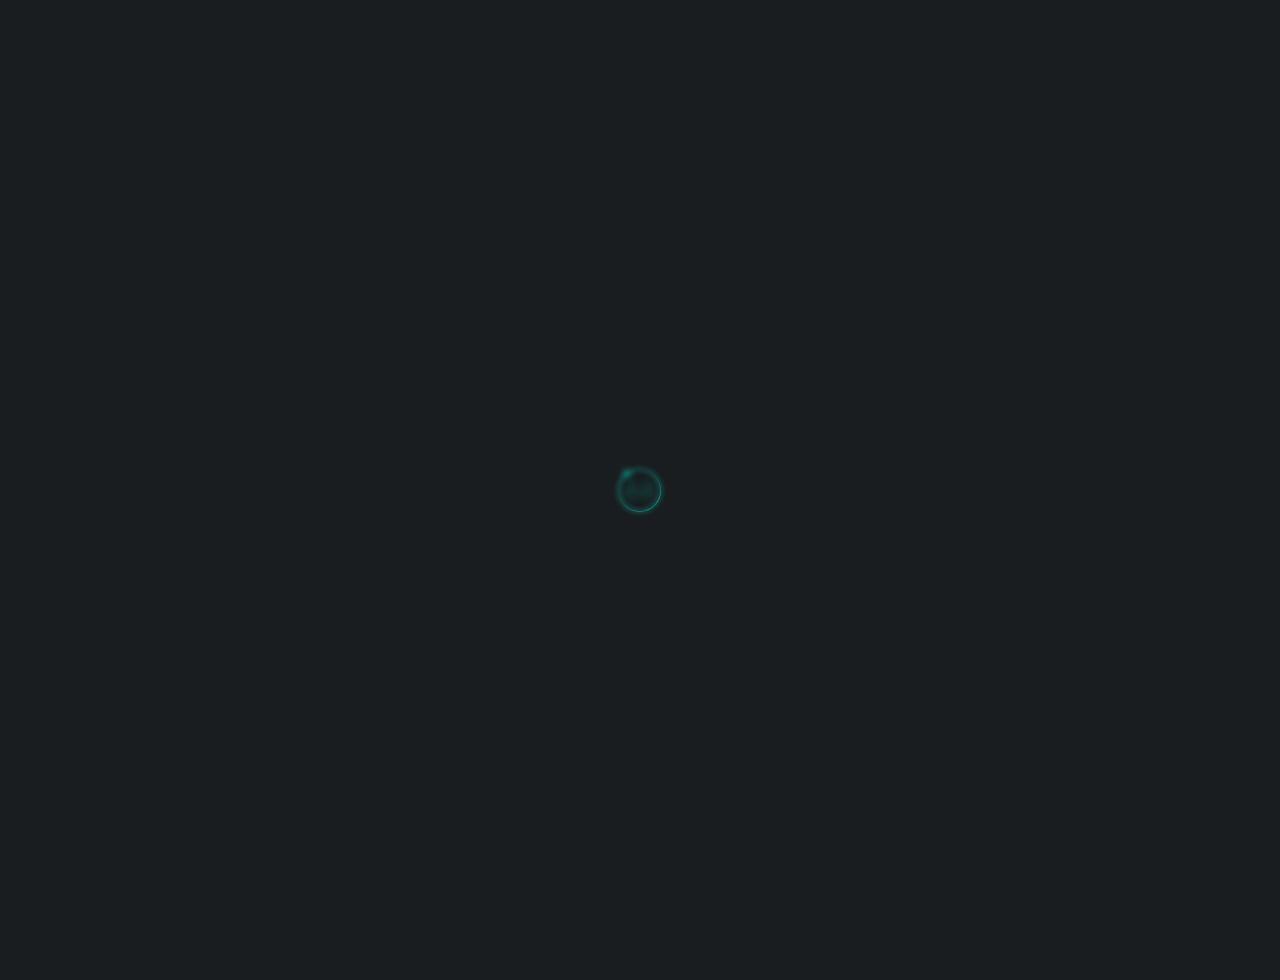
==== index.html @ b5656c8e "edit" ====
<!DOCTYPE html>
<html lang="en">
  <head>
    <meta charset="UTF-8" />
    <meta name="viewport" content="width=device-width, initial-scale=1.0" />
    <link rel="stylesheet" href="styles.css">
    <title>cards</title>
  </head>
  <body>
    <div class="wrap">
      <svg
        class="icon"
        viewBox="0 0 73 73"
        fill="none"
        xmlns="http://www.w3.org/2000/svg"
      >
        <g class="circle-group">
          <g filter="url(#filter0_f_1174_31327)">
            <circle
              cx="36"
              cy="37"
              r="27.2432"
              stroke="#12D4C0"
              stroke-width="1.51351"
            />
          </g>
          <g opacity="0.52">
            <g filter="url(#filter1_f_1174_31327)">
              <circle cx="19.3519" cy="15.0541" r="6.05405" fill="#05A595" />
            </g>
            <g filter="url(#filter2_f_1174_31327)">
              <circle cx="19.352" cy="15.0542" r="2.01802" fill="#05A595" />
            </g>
          </g>
          <mask id="path-4-inside-1_1174_31327" fill="white">
            <path
              d="M29.2839 9.81739C35.5037 8.28067 42.0623 8.9234 47.8653 11.6383C53.6684 14.3533 58.3649 18.9762 61.1711 24.7356C63.9774 30.4951 64.7236 37.0427 63.2853 43.2859C61.847 49.5291 58.3112 55.0903 53.2678 59.0414C48.2245 62.9925 41.9787 65.0945 35.5727 64.9967C29.1667 64.899 22.988 62.6073 18.0676 58.5042C13.1472 54.401 9.78271 48.7346 8.5356 42.4504C7.28849 36.1662 8.23417 29.6444 11.2149 23.9732L12.0925 24.4345C9.21733 29.9048 8.30512 36.1957 9.50808 42.2574C10.711 48.3191 13.9564 53.7849 18.7026 57.7427C23.4488 61.7006 29.4087 63.9111 35.5879 64.0054C41.767 64.0997 47.7917 62.0721 52.6564 58.2609C57.5212 54.4497 60.9318 49.0855 62.3192 43.0633C63.7065 37.0412 62.9867 30.7254 60.2798 25.1699C57.573 19.6144 53.0428 15.1552 47.4452 12.5364C41.8476 9.91756 35.5212 9.29759 29.5217 10.7799L29.2839 9.81739Z"
            />
          </mask>
          <path
            d="M29.2839 9.81739C35.5037 8.28067 42.0623 8.9234 47.8653 11.6383C53.6684 14.3533 58.3649 18.9762 61.1711 24.7356C63.9774 30.4951 64.7236 37.0427 63.2853 43.2859C61.847 49.5291 58.3112 55.0903 53.2678 59.0414C48.2245 62.9925 41.9787 65.0945 35.5727 64.9967C29.1667 64.899 22.988 62.6073 18.0676 58.5042C13.1472 54.401 9.78271 48.7346 8.5356 42.4504C7.28849 36.1662 8.23417 29.6444 11.2149 23.9732L12.0925 24.4345C9.21733 29.9048 8.30512 36.1957 9.50808 42.2574C10.711 48.3191 13.9564 53.7849 18.7026 57.7427C23.4488 61.7006 29.4087 63.9111 35.5879 64.0054C41.767 64.0997 47.7917 62.0721 52.6564 58.2609C57.5212 54.4497 60.9318 49.0855 62.3192 43.0633C63.7065 37.0412 62.9867 30.7254 60.2798 25.1699C57.573 19.6144 53.0428 15.1552 47.4452 12.5364C41.8476 9.91756 35.5212 9.29759 29.5217 10.7799L29.2839 9.81739Z"
            stroke="url(#paint0_linear_1174_31327)"
            stroke-width="3"
            mask="url(#path-4-inside-1_1174_31327)"
          />
        </g>
        <g filter="url(#filter3_f_1174_31327)">
          <path
            d="M18.4309 39.2249L18.4312 39.2245C19.4427 37.9917 21.1425 37.1944 22.9001 37.1944H25.2715C24.05 37.0696 22.9019 36.5281 22.0259 35.652C21.0205 34.6466 20.4556 33.283 20.4556 31.8611C20.4556 30.4393 21.0205 29.0756 22.0259 28.0702C23.0313 27.0648 24.3949 26.5 25.8168 26.5C27.2386 26.5 28.6022 27.0648 29.6076 28.0702C30.613 29.0756 31.1779 30.4393 31.1779 31.8611C31.1779 33.283 30.613 34.6466 29.6076 35.652C28.7316 36.5281 27.5835 37.0696 26.362 37.1944H28.7334C30.4922 37.1944 32.192 37.9938 33.2014 39.2246C33.7192 39.8543 34.097 40.6529 34.1311 41.5567L34.1311 41.5571C34.1655 42.4869 33.8271 43.3784 33.1641 44.1358C31.6145 45.9097 29.1749 46.9444 25.8168 46.9444C22.4589 46.9444 20.0194 45.9098 18.4697 44.1362C17.8066 43.3788 17.4681 42.4872 17.5024 41.5573L18.4309 39.2249ZM18.4309 39.2249C17.9161 39.8535 17.5354 40.6521 17.5024 41.5571L18.4309 39.2249Z"
            stroke="#05A595"
          />
        </g>
        <g filter="url(#filter4_f_1174_31327)">
          <path
            d="M39.4309 39.2249L39.4312 39.2245C40.4427 37.9917 42.1425 37.1944 43.9001 37.1944H46.2715C45.05 37.0696 43.9019 36.5281 43.0259 35.652C42.0205 34.6466 41.4556 33.283 41.4556 31.8611C41.4556 30.4393 42.0205 29.0756 43.0259 28.0702C44.0313 27.0648 45.3949 26.5 46.8168 26.5C48.2386 26.5 49.6022 27.0648 50.6076 28.0702C51.613 29.0756 52.1779 30.4393 52.1779 31.8611C52.1779 33.283 51.613 34.6466 50.6076 35.652C49.7316 36.5281 48.5835 37.0696 47.362 37.1944H49.7334C51.4922 37.1944 53.192 37.9938 54.2014 39.2246C54.7192 39.8543 55.097 40.6529 55.1311 41.5567L55.1311 41.5571C55.1655 42.4869 54.8271 43.3784 54.1641 44.1358C52.6145 45.9097 50.1749 46.9444 46.8168 46.9444C43.4589 46.9444 41.0194 45.9098 39.4697 44.1362C38.8066 43.3788 38.4681 42.4872 38.5024 41.5573L39.4309 39.2249ZM39.4309 39.2249C38.9161 39.8535 38.5354 40.6521 38.5024 41.5571L39.4309 39.2249Z"
            stroke="#05A595"
          />
        </g>
       
        <defs>
          <filter
            id="filter0_f_1174_31327"
            x="0.432433"
            y="1.43243"
            width="71.1351"
            height="71.1351"
            filterUnits="userSpaceOnUse"
            color-interpolation-filters="sRGB"
          >
            <feFlood flood-opacity="0" result="BackgroundImageFix" />
            <feBlend
              mode="normal"
              in="SourceGraphic"
              in2="BackgroundImageFix"
              result="shape"
            />
            <feGaussianBlur
              stdDeviation="3.78378"
              result="effect1_foregroundBlur_1174_31327"
            />
          </filter>
          <filter
            id="filter1_f_1174_31327"
            x="5.0492"
            y="0.751352"
            width="28.6052"
            height="28.6054"
            filterUnits="userSpaceOnUse"
            color-interpolation-filters="sRGB"
          >
            <feFlood flood-opacity="0" result="BackgroundImageFix" />
            <feBlend
              mode="normal"
              in="SourceGraphic"
              in2="BackgroundImageFix"
              result="shape"
            />
            <feGaussianBlur
              stdDeviation="4.12432"
              result="effect1_foregroundBlur_1174_31327"
            />
          </filter>
          <filter
            id="filter2_f_1174_31327"
            x="13.4745"
            y="9.17667"
            width="11.7551"
            height="11.7551"
            filterUnits="userSpaceOnUse"
            color-interpolation-filters="sRGB"
          >
            <feFlood flood-opacity="0" result="BackgroundImageFix" />
            <feBlend
              mode="normal"
              in="SourceGraphic"
              in2="BackgroundImageFix"
              result="shape"
            />
            <feGaussianBlur
              stdDeviation="1.92973"
              result="effect1_foregroundBlur_1174_31327"
            />
          </filter>
          <filter
            id="filter3_f_1174_31327"
            x="7.6"
            y="16.6"
            width="36.4333"
            height="40.2443"
            filterUnits="userSpaceOnUse"
            color-interpolation-filters="sRGB"
          >
            <feFlood flood-opacity="0" result="BackgroundImageFix" />
            <feBlend
              mode="normal"
              in="SourceGraphic"
              in2="BackgroundImageFix"
              result="shape"
            />
            <feGaussianBlur
              stdDeviation="4.7"
              result="effect1_foregroundBlur_1174_31327"
            />
          </filter>
          <filter
            id="filter4_f_1174_31327"
            x="28.6"
            y="16.6"
            width="36.4333"
            height="40.2443"
            filterUnits="userSpaceOnUse"
            color-interpolation-filters="sRGB"
          >
            <feFlood flood-opacity="0" result="BackgroundImageFix" />
            <feBlend
              mode="normal"
              in="SourceGraphic"
              in2="BackgroundImageFix"
              result="shape"
            />
            <feGaussianBlur
              stdDeviation="4.7"
              result="effect1_foregroundBlur_1174_31327"
            />
          </filter>
          <linearGradient
            id="paint0_linear_1174_31327"
            x1="30.7027"
            y1="27.1622"
            x2="56.4324"
            y2="62.7297"
            gradientUnits="userSpaceOnUse"
          >
            <stop stop-color="#05A595" stop-opacity="0.01" />
            <stop offset="1" stop-color="#05A595" />
          </linearGradient>
          <linearGradient
            id="paint1_linear_1174_31327"
            x1="27.1749"
            y1="24"
            x2="24.9503"
            y2="44.8774"
            gradientUnits="userSpaceOnUse"
          >
            <stop stop-color="#05A595" />
            <stop offset="1" stop-color="white" stop-opacity="0.49" />
          </linearGradient>
          <linearGradient
            id="paint2_linear_1174_31327"
            x1="28"
            y1="34.9943"
            x2="26.8707"
            y2="53.93"
            gradientUnits="userSpaceOnUse"
          >
            <stop stop-color="#05A595" />
            <stop offset="1" stop-color="white" stop-opacity="0.49" />
          </linearGradient>
          <linearGradient
            id="paint3_linear_1174_31327"
            x1="16.5"
            y1="37.4999"
            x2="17.2466"
            y2="47.4453"
            gradientUnits="userSpaceOnUse"
          >
            <stop stop-color="#05A595" stop-opacity="0" />
            <stop offset="1" stop-color="#05A595" />
          </linearGradient>
          <linearGradient
            id="paint4_linear_1174_31327"
            x1="47.1749"
            y1="24"
            x2="44.9503"
            y2="44.8774"
            gradientUnits="userSpaceOnUse"
          >
            <stop stop-color="#05A595" />
            <stop offset="1" stop-color="white" stop-opacity="0.49" />
          </linearGradient>
          <linearGradient
            id="paint5_linear_1174_31327"
            x1="48"
            y1="34.9943"
            x2="46.8707"
            y2="53.93"
            gradientUnits="userSpaceOnUse"
          >
            <stop stop-color="#05A595" />
            <stop offset="1" stop-color="white" stop-opacity="0.49" />
          </linearGradient>
          <linearGradient
            id="paint6_linear_1174_31327"
            x1="36.5"
            y1="37.4999"
            x2="37.2466"
            y2="47.4453"
            gradientUnits="userSpaceOnUse"
          >
            <stop stop-color="#05A595" stop-opacity="0" />
            <stop offset="1" stop-color="#05A595" />
          </linearGradient>
        </defs>
      </svg>
    </div>
  </body>
</html>
---- styles.css ----
body {
        margin: 0;
        padding: 40px 0;
        background-color: #191d1f;
        display: flex;
        align-items: center;
        justify-content: center;
        height: 100svh;
        font-family: Tahoma, sans-serif;
      }
      .wrap {
        position: relative;
        max-width: 620px;
        display: flex;
        flex-direction: column;
        gap: 32px;
      }

      .icon {
        cursor: pointer;
        width: 56px;
      }

      .circle-group {
        transform-origin: center;
        animation: none;
        transition: all 1s ease-in-out;
      }

      .man2 {
        opacity: 0;
      }

      .man2,
      .man1 {
        transition: all 0.4s ease-in-out;
      }

      .icon:hover .circle-group {
        transform: rotate(400deg);
      }

      .icon:hover .man1 {
        opacity: 0;
      }

      .icon:hover .man2 {
        opacity: 1;
      }
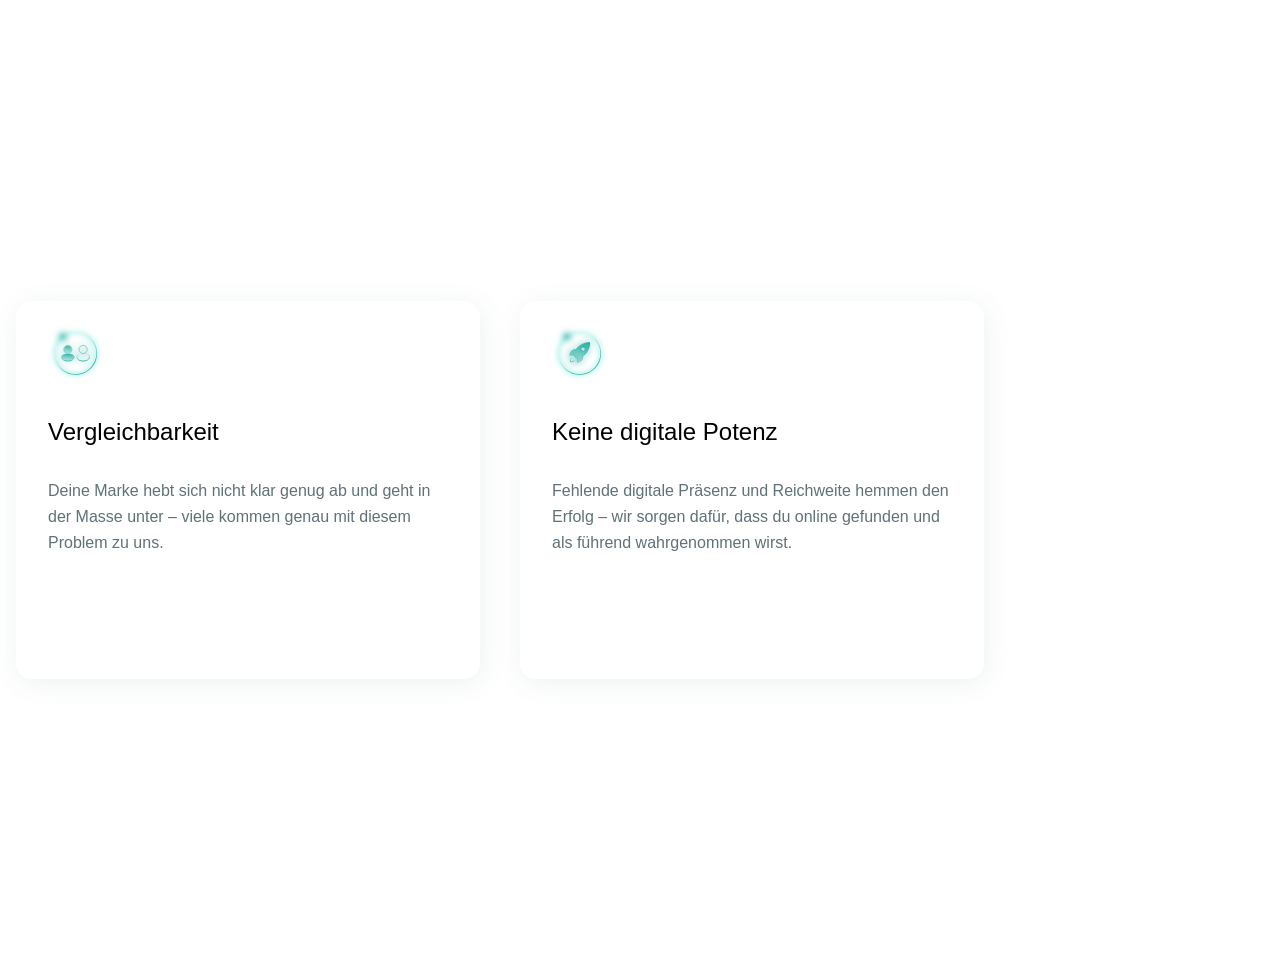
==== commit 8967505f: "update" ====
--- a/index.html
+++ b/index.html
@@ -7,8 +7,300 @@
     <title>cards</title>
   </head>
   <body>
-    <div class="wrap">
-      <svg
+    <div class="container">
+        <div class="cards-wrapper">
+            <div class="card card1">
+               <svg
+                class="icon"
+                viewBox="0 0 73 73"
+                fill="none"
+                xmlns="http://www.w3.org/2000/svg"
+            >
+                <g class="circle-group">
+                <g filter="url(#filter0_f_1174_31327)">
+                    <circle
+                    cx="36"
+                    cy="37"
+                    r="27.2432"
+                    stroke="#12D4C0"
+                    stroke-width="1.51351"
+                    />
+                </g>
+                <g opacity="0.52">
+                    <g filter="url(#filter1_f_1174_31327)">
+                    <circle cx="19.3519" cy="15.0541" r="6.05405" fill="#05A595" />
+                    </g>
+                    <g filter="url(#filter2_f_1174_31327)">
+                    <circle cx="19.352" cy="15.0542" r="2.01802" fill="#05A595" />
+                    </g>
+                </g>
+                <mask id="path-4-inside-1_1174_31327" fill="white">
+                    <path
+                    d="M29.2839 9.81739C35.5037 8.28067 42.0623 8.9234 47.8653 11.6383C53.6684 14.3533 58.3649 18.9762 61.1711 24.7356C63.9774 30.4951 64.7236 37.0427 63.2853 43.2859C61.847 49.5291 58.3112 55.0903 53.2678 59.0414C48.2245 62.9925 41.9787 65.0945 35.5727 64.9967C29.1667 64.899 22.988 62.6073 18.0676 58.5042C13.1472 54.401 9.78271 48.7346 8.5356 42.4504C7.28849 36.1662 8.23417 29.6444 11.2149 23.9732L12.0925 24.4345C9.21733 29.9048 8.30512 36.1957 9.50808 42.2574C10.711 48.3191 13.9564 53.7849 18.7026 57.7427C23.4488 61.7006 29.4087 63.9111 35.5879 64.0054C41.767 64.0997 47.7917 62.0721 52.6564 58.2609C57.5212 54.4497 60.9318 49.0855 62.3192 43.0633C63.7065 37.0412 62.9867 30.7254 60.2798 25.1699C57.573 19.6144 53.0428 15.1552 47.4452 12.5364C41.8476 9.91756 35.5212 9.29759 29.5217 10.7799L29.2839 9.81739Z"
+                    />
+                </mask>
+                <path
+                    d="M29.2839 9.81739C35.5037 8.28067 42.0623 8.9234 47.8653 11.6383C53.6684 14.3533 58.3649 18.9762 61.1711 24.7356C63.9774 30.4951 64.7236 37.0427 63.2853 43.2859C61.847 49.5291 58.3112 55.0903 53.2678 59.0414C48.2245 62.9925 41.9787 65.0945 35.5727 64.9967C29.1667 64.899 22.988 62.6073 18.0676 58.5042C13.1472 54.401 9.78271 48.7346 8.5356 42.4504C7.28849 36.1662 8.23417 29.6444 11.2149 23.9732L12.0925 24.4345C9.21733 29.9048 8.30512 36.1957 9.50808 42.2574C10.711 48.3191 13.9564 53.7849 18.7026 57.7427C23.4488 61.7006 29.4087 63.9111 35.5879 64.0054C41.767 64.0997 47.7917 62.0721 52.6564 58.2609C57.5212 54.4497 60.9318 49.0855 62.3192 43.0633C63.7065 37.0412 62.9867 30.7254 60.2798 25.1699C57.573 19.6144 53.0428 15.1552 47.4452 12.5364C41.8476 9.91756 35.5212 9.29759 29.5217 10.7799L29.2839 9.81739Z"
+                    stroke="url(#paint0_linear_1174_31327)"
+                    stroke-width="3"
+                    mask="url(#path-4-inside-1_1174_31327)"
+                />
+                </g>
+                <g filter="url(#filter3_f_1174_31327)">
+                <path
+                    d="M18.4309 39.2249L18.4312 39.2245C19.4427 37.9917 21.1425 37.1944 22.9001 37.1944H25.2715C24.05 37.0696 22.9019 36.5281 22.0259 35.652C21.0205 34.6466 20.4556 33.283 20.4556 31.8611C20.4556 30.4393 21.0205 29.0756 22.0259 28.0702C23.0313 27.0648 24.3949 26.5 25.8168 26.5C27.2386 26.5 28.6022 27.0648 29.6076 28.0702C30.613 29.0756 31.1779 30.4393 31.1779 31.8611C31.1779 33.283 30.613 34.6466 29.6076 35.652C28.7316 36.5281 27.5835 37.0696 26.362 37.1944H28.7334C30.4922 37.1944 32.192 37.9938 33.2014 39.2246C33.7192 39.8543 34.097 40.6529 34.1311 41.5567L34.1311 41.5571C34.1655 42.4869 33.8271 43.3784 33.1641 44.1358C31.6145 45.9097 29.1749 46.9444 25.8168 46.9444C22.4589 46.9444 20.0194 45.9098 18.4697 44.1362C17.8066 43.3788 17.4681 42.4872 17.5024 41.5573L18.4309 39.2249ZM18.4309 39.2249C17.9161 39.8535 17.5354 40.6521 17.5024 41.5571L18.4309 39.2249Z"
+                    stroke="#05A595"
+                />
+                </g>
+                <g filter="url(#filter4_f_1174_31327)">
+                <path
+                    d="M39.4309 39.2249L39.4312 39.2245C40.4427 37.9917 42.1425 37.1944 43.9001 37.1944H46.2715C45.05 37.0696 43.9019 36.5281 43.0259 35.652C42.0205 34.6466 41.4556 33.283 41.4556 31.8611C41.4556 30.4393 42.0205 29.0756 43.0259 28.0702C44.0313 27.0648 45.3949 26.5 46.8168 26.5C48.2386 26.5 49.6022 27.0648 50.6076 28.0702C51.613 29.0756 52.1779 30.4393 52.1779 31.8611C52.1779 33.283 51.613 34.6466 50.6076 35.652C49.7316 36.5281 48.5835 37.0696 47.362 37.1944H49.7334C51.4922 37.1944 53.192 37.9938 54.2014 39.2246C54.7192 39.8543 55.097 40.6529 55.1311 41.5567L55.1311 41.5571C55.1655 42.4869 54.8271 43.3784 54.1641 44.1358C52.6145 45.9097 50.1749 46.9444 46.8168 46.9444C43.4589 46.9444 41.0194 45.9098 39.4697 44.1362C38.8066 43.3788 38.4681 42.4872 38.5024 41.5573L39.4309 39.2249ZM39.4309 39.2249C38.9161 39.8535 38.5354 40.6521 38.5024 41.5571L39.4309 39.2249Z"
+                    stroke="#05A595"
+                />
+                </g>
+                <g class="man1">
+                <path
+                    fill-rule="evenodd"
+                    clip-rule="evenodd"
+                    d="M25.8172 27C24.5279 27 23.2915 27.5122 22.3798 28.4238C21.4682 29.3354 20.9561 30.5719 20.9561 31.8611C20.9561 33.1504 21.4682 34.3868 22.3798 35.2984C23.2915 36.2101 24.5279 36.7222 25.8172 36.7222C27.1064 36.7222 28.3429 36.2101 29.2545 35.2984C30.1661 34.3868 30.6783 33.1504 30.6783 31.8611C30.6783 30.5719 30.1661 29.3354 29.2545 28.4238C28.3429 27.5122 27.1064 27 25.8172 27Z"
+                    fill="url(#paint1_linear_1174_31327)"
+                />
+                <path
+                    fill-rule="evenodd"
+                    clip-rule="evenodd"
+                    d="M22.9001 37.6943C21.2833 37.6943 19.7287 38.4313 18.8177 39.5416C18.3559 40.1054 18.0302 40.8025 18.002 41.5754C17.9729 42.3649 18.2577 43.1349 18.8459 43.8067C20.277 45.4449 22.5627 46.4443 25.8168 46.4443C29.0708 46.4443 31.3565 45.4449 32.7876 43.8067C33.3758 43.1349 33.6606 42.3649 33.6315 41.5754C33.6023 40.8025 33.2786 40.1054 32.8148 39.5416C31.9058 38.4332 30.3512 37.6943 28.7334 37.6943H22.9001Z"
+                    fill="url(#paint2_linear_1174_31327)"
+                />
+                </g>
+                <path
+                d="M18.4309 39.2248C17.9161 39.8534 17.4681 42.4869 18.4694 44.1357C20.019 45.9096 22.4586 46.9443 25.8168 46.9443C29.1747 46.9443 31.6143 45.9096 33.164 44.1357C34.097 43.3783 34.1655 42.4867 34.1311 41.5566C34.097 40.6527 33.7191 39.854 33.2012 39.2242C32.1918 37.9936 30.4921 37.1943 28.7334 37.1943H22.9001C21.1425 37.1943 19.4427 37.9916 18.4312 39.2244C18.4309 39.2248 18.4309 39.2248 18.4309 39.2248Z"
+                stroke="url(#paint3_linear_1174_31327)"
+                fill="none"
+                />
+
+                <path
+                d="M25.8172 26.5C24.3953 26.5 23.0317 27.0648 22.0263 28.0702C21.0209 29.0756 20.4561 30.4393 20.4561 31.8611C20.4561 33.283 21.0209 34.6466 22.0263 35.652C23.0317 36.6574 24.3953 37.2222 25.8172 37.2222C27.239 37.2222 28.6026 36.6574 29.608 35.652C30.6134 34.6466 31.1783 33.283 31.1783 31.8611C31.1783 30.4393 30.6134 29.0756 29.608 28.0702C28.6026 27.0648 27.239 26.5 25.8172 26.5Z"
+                stroke="#05A595"
+                stroke-opacity="0.52"
+                />
+                <g class="man2">
+                <path
+                    fill-rule="evenodd"
+                    clip-rule="evenodd"
+                    d="M45.8172 27C44.5279 27 43.2915 27.5122 42.3798 28.4238C41.4682 29.3354 40.9561 30.5719 40.9561 31.8611C40.9561 33.1504 41.4682 34.3868 42.3798 35.2984C43.2915 36.2101 44.5279 36.7222 45.8172 36.7222C47.1064 36.7222 48.3429 36.2101 49.2545 35.2984C50.1661 34.3868 50.6783 33.1504 50.6783 31.8611C50.6783 30.5719 50.1661 29.3354 49.2545 28.4238C48.3429 27.5122 47.1064 27 45.8172 27Z"
+                    fill="url(#paint4_linear_1174_31327)"
+                />
+                <path
+                    fill-rule="evenodd"
+                    clip-rule="evenodd"
+                    d="M42.9001 37.6943C41.2833 37.6943 39.7287 38.4313 38.8177 39.5416C38.3559 40.1054 38.0302 40.8025 38.002 41.5754C37.9729 42.3649 38.2577 43.1349 38.8459 43.8067C40.277 45.4449 42.5627 46.4443 45.8168 46.4443C49.0708 46.4443 51.3565 45.4449 52.7876 43.8067C53.3758 43.1349 53.6606 42.3649 53.6315 41.5754C53.6023 40.8025 53.2786 40.1054 52.8148 39.5416C51.9058 38.4332 50.3512 37.6943 48.7334 37.6943H42.9001Z"
+                    fill="url(#paint5_linear_1174_31327)"
+                />
+                </g>
+                <path
+                d="M38.4309 39.2248C37.9161 39.8534 37.4681 42.4869 38.4694 44.1357C40.019 45.9096 42.4586 46.9443 45.8168 46.9443C49.1747 46.9443 51.6143 45.9096 53.164 44.1357C54.097 43.3783 54.1655 42.4867 54.1311 41.5566C54.097 40.6527 53.7191 39.854 53.2012 39.2242C52.1918 37.9936 50.4921 37.1943 48.7334 37.1943H42.9001C41.1425 37.1943 39.4427 37.9916 38.4312 39.2244C38.4309 39.2248 38.4309 39.2248 38.4309 39.2248Z"
+                stroke="url(#paint6_linear_1174_31327)"
+                fill="none"
+                />
+
+                <path
+                d="M45.8172 26.5C44.3953 26.5 43.0317 27.0648 42.0263 28.0702C41.0209 29.0756 40.4561 30.4393 40.4561 31.8611C40.4561 33.283 41.0209 34.6466 42.0263 35.652C43.0317 36.6574 44.3953 37.2222 45.8172 37.2222C47.239 37.2222 48.6026 36.6574 49.608 35.652C50.6134 34.6466 51.1783 33.283 51.1783 31.8611C51.1783 30.4393 50.6134 29.0756 49.608 28.0702C48.6026 27.0648 47.239 26.5 45.8172 26.5Z"
+                stroke="#05A595"
+                stroke-opacity="0.52"
+                />
+                <defs>
+                <filter
+                    id="filter0_f_1174_31327"
+                    x="0.432433"
+                    y="1.43243"
+                    width="71.1351"
+                    height="71.1351"
+                    filterUnits="userSpaceOnUse"
+                    color-interpolation-filters="sRGB"
+                >
+                    <feFlood flood-opacity="0" result="BackgroundImageFix" />
+                    <feBlend
+                    mode="normal"
+                    in="SourceGraphic"
+                    in2="BackgroundImageFix"
+                    result="shape"
+                    />
+                    <feGaussianBlur
+                    stdDeviation="3.78378"
+                    result="effect1_foregroundBlur_1174_31327"
+                    />
+                </filter>
+                <filter
+                    id="filter1_f_1174_31327"
+                    x="5.0492"
+                    y="0.751352"
+                    width="28.6052"
+                    height="28.6054"
+                    filterUnits="userSpaceOnUse"
+                    color-interpolation-filters="sRGB"
+                >
+                    <feFlood flood-opacity="0" result="BackgroundImageFix" />
+                    <feBlend
+                    mode="normal"
+                    in="SourceGraphic"
+                    in2="BackgroundImageFix"
+                    result="shape"
+                    />
+                    <feGaussianBlur
+                    stdDeviation="4.12432"
+                    result="effect1_foregroundBlur_1174_31327"
+                    />
+                </filter>
+                <filter
+                    id="filter2_f_1174_31327"
+                    x="13.4745"
+                    y="9.17667"
+                    width="11.7551"
+                    height="11.7551"
+                    filterUnits="userSpaceOnUse"
+                    color-interpolation-filters="sRGB"
+                >
+                    <feFlood flood-opacity="0" result="BackgroundImageFix" />
+                    <feBlend
+                    mode="normal"
+                    in="SourceGraphic"
+                    in2="BackgroundImageFix"
+                    result="shape"
+                    />
+                    <feGaussianBlur
+                    stdDeviation="1.92973"
+                    result="effect1_foregroundBlur_1174_31327"
+                    />
+                </filter>
+                <filter
+                    id="filter3_f_1174_31327"
+                    x="7.6"
+                    y="16.6"
+                    width="36.4333"
+                    height="40.2443"
+                    filterUnits="userSpaceOnUse"
+                    color-interpolation-filters="sRGB"
+                >
+                    <feFlood flood-opacity="0" result="BackgroundImageFix" />
+                    <feBlend
+                    mode="normal"
+                    in="SourceGraphic"
+                    in2="BackgroundImageFix"
+                    result="shape"
+                    />
+                    <feGaussianBlur
+                    stdDeviation="4.7"
+                    result="effect1_foregroundBlur_1174_31327"
+                    />
+                </filter>
+                <filter
+                    id="filter4_f_1174_31327"
+                    x="28.6"
+                    y="16.6"
+                    width="36.4333"
+                    height="40.2443"
+                    filterUnits="userSpaceOnUse"
+                    color-interpolation-filters="sRGB"
+                >
+                    <feFlood flood-opacity="0" result="BackgroundImageFix" />
+                    <feBlend
+                    mode="normal"
+                    in="SourceGraphic"
+                    in2="BackgroundImageFix"
+                    result="shape"
+                    />
+                    <feGaussianBlur
+                    stdDeviation="4.7"
+                    result="effect1_foregroundBlur_1174_31327"
+                    />
+                </filter>
+                <linearGradient
+                    id="paint0_linear_1174_31327"
+                    x1="30.7027"
+                    y1="27.1622"
+                    x2="56.4324"
+                    y2="62.7297"
+                    gradientUnits="userSpaceOnUse"
+                >
+                    <stop stop-color="#05A595" stop-opacity="0.01" />
+                    <stop offset="1" stop-color="#05A595" />
+                </linearGradient>
+                <linearGradient
+                    id="paint1_linear_1174_31327"
+                    x1="27.1749"
+                    y1="24"
+                    x2="24.9503"
+                    y2="44.8774"
+                    gradientUnits="userSpaceOnUse"
+                >
+                    <stop stop-color="#05A595" />
+                    <stop offset="1" stop-color="white" stop-opacity="0.49" />
+                </linearGradient>
+                <linearGradient
+                    id="paint2_linear_1174_31327"
+                    x1="28"
+                    y1="34.9943"
+                    x2="26.8707"
+                    y2="53.93"
+                    gradientUnits="userSpaceOnUse"
+                >
+                    <stop stop-color="#05A595" />
+                    <stop offset="1" stop-color="white" stop-opacity="0.49" />
+                </linearGradient>
+                <linearGradient
+                    id="paint3_linear_1174_31327"
+                    x1="16.5"
+                    y1="37.4999"
+                    x2="17.2466"
+                    y2="47.4453"
+                    gradientUnits="userSpaceOnUse"
+                >
+                    <stop stop-color="#05A595" stop-opacity="0" />
+                    <stop offset="1" stop-color="#05A595" />
+                </linearGradient>
+                <linearGradient
+                    id="paint4_linear_1174_31327"
+                    x1="47.1749"
+                    y1="24"
+                    x2="44.9503"
+                    y2="44.8774"
+                    gradientUnits="userSpaceOnUse"
+                >
+                    <stop stop-color="#05A595" />
+                    <stop offset="1" stop-color="white" stop-opacity="0.49" />
+                </linearGradient>
+                <linearGradient
+                    id="paint5_linear_1174_31327"
+                    x1="48"
+                    y1="34.9943"
+                    x2="46.8707"
+                    y2="53.93"
+                    gradientUnits="userSpaceOnUse"
+                >
+                    <stop stop-color="#05A595" />
+                    <stop offset="1" stop-color="white" stop-opacity="0.49" />
+                </linearGradient>
+                <linearGradient
+                    id="paint6_linear_1174_31327"
+                    x1="36.5"
+                    y1="37.4999"
+                    x2="37.2466"
+                    y2="47.4453"
+                    gradientUnits="userSpaceOnUse"
+                >
+                    <stop stop-color="#05A595" stop-opacity="0" />
+                    <stop offset="1" stop-color="#05A595" />
+                </linearGradient>
+                </defs>
+            </svg>
+            <h4 class="card-title">Vergleichbarkeit</h4>
+            <p class="card-text">Deine Marke hebt sich nicht klar genug ab und geht in der Masse unter – viele kommen genau mit diesem Problem zu uns. + + +</p>
+            </div>
+             <div class="card card2">
+               <svg
         class="icon"
         viewBox="0 0 73 73"
         fill="none"
@@ -44,20 +336,137 @@
             mask="url(#path-4-inside-1_1174_31327)"
           />
         </g>
-        <g filter="url(#filter3_f_1174_31327)">
+        <g class="rocket" transform="translate(22, 22)">
           <path
-            d="M18.4309 39.2249L18.4312 39.2245C19.4427 37.9917 21.1425 37.1944 22.9001 37.1944H25.2715C24.05 37.0696 22.9019 36.5281 22.0259 35.652C21.0205 34.6466 20.4556 33.283 20.4556 31.8611C20.4556 30.4393 21.0205 29.0756 22.0259 28.0702C23.0313 27.0648 24.3949 26.5 25.8168 26.5C27.2386 26.5 28.6022 27.0648 29.6076 28.0702C30.613 29.0756 31.1779 30.4393 31.1779 31.8611C31.1779 33.283 30.613 34.6466 29.6076 35.652C28.7316 36.5281 27.5835 37.0696 26.362 37.1944H28.7334C30.4922 37.1944 32.192 37.9938 33.2014 39.2246C33.7192 39.8543 34.097 40.6529 34.1311 41.5567L34.1311 41.5571C34.1655 42.4869 33.8271 43.3784 33.1641 44.1358C31.6145 45.9097 29.1749 46.9444 25.8168 46.9444C22.4589 46.9444 20.0194 45.9098 18.4697 44.1362C17.8066 43.3788 17.4681 42.4872 17.5024 41.5573L18.4309 39.2249ZM18.4309 39.2249C17.9161 39.8535 17.5354 40.6521 17.5024 41.5571L18.4309 39.2249Z"
+            fill="url(#paint0_linear_4002_2135)"
+            fill-rule="evenodd"
+            clip-rule="evenodd"
+            d="M26.8633 1.36321C26.8527 1.31192 26.8276 1.26473 26.7911 1.22719C26.7545 1.18966 26.708 1.16334 26.657 1.15134C23.2583 0.320086 15.407 3.28196 11.1489 7.53696C10.39 8.28964 9.69807 9.10689 9.08079 9.97946C7.76829 9.86071 6.45579 9.96071 5.33829 10.4482C2.18267 11.8357 1.26454 15.4595 1.00829 17.0151C0.994409 17.1003 1.00034 17.1876 1.02562 17.2702C1.05091 17.3528 1.09487 17.4284 1.1541 17.4913C1.21332 17.5541 1.28623 17.6025 1.36716 17.6326C1.44809 17.6628 1.53488 17.6739 1.62079 17.6651L6.68767 17.1088C6.69114 17.491 6.71409 17.8728 6.75642 18.2526C6.78286 18.5151 6.9 18.7602 7.08767 18.9457L9.04954 20.9076C9.23519 21.0954 9.48054 21.2125 9.74329 21.2388C10.1208 21.2809 10.5003 21.3039 10.8802 21.3076L10.3245 26.3701C10.3159 26.4559 10.327 26.5425 10.3572 26.6233C10.3873 26.7041 10.4357 26.7769 10.4984 26.8361C10.5612 26.8952 10.6367 26.9391 10.7192 26.9644C10.8016 26.9897 10.8888 26.9957 10.9739 26.982C12.5302 26.732 16.1614 25.8138 17.5408 22.6588C18.0283 21.5401 18.1283 20.2345 18.0158 18.9282C18.8909 18.3115 19.7105 17.6195 20.4652 16.8601C24.7389 12.6101 27.682 4.93134 26.8633 1.36321ZM16.6664 11.3545C16.2931 10.9813 16.0389 10.5057 15.9359 9.98803C15.8328 9.47032 15.8857 8.93369 16.0876 8.44601C16.2896 7.95832 16.6317 7.54148 17.0705 7.24821C17.5094 6.95494 18.0254 6.7984 18.5533 6.7984C19.0811 6.7984 19.5971 6.95494 20.036 7.24821C20.4749 7.54148 20.817 7.95832 21.019 8.44601C21.2209 8.93369 21.2737 9.47032 21.1707 9.98803C21.0677 10.5057 20.8135 10.9813 20.4402 11.3545C20.1926 11.6026 19.8985 11.7994 19.5747 11.9338C19.2509 12.0681 18.9038 12.1372 18.5533 12.1372C18.2028 12.1372 17.8557 12.0681 17.5319 11.9338C17.2081 11.7994 16.914 11.6026 16.6664 11.3545Z"
+            stroke="url(#paint1_linear_4002_2135)"
+            stroke-linecap="round"
+            stroke-linejoin="round"
+          />
+          <defs>
+            <linearGradient
+              id="paint0_linear_4002_2135"
+              x1="17.6315"
+              y1="-7.00482"
+              x2="11.6921"
+              y2="48.781"
+              gradientUnits="userSpaceOnUse"
+            >
+              <stop stop-color="#05A595" />
+              <stop offset="1" stop-color="white" stop-opacity="0.49" />
+            </linearGradient>
+            <linearGradient
+              id="paint1_linear_4002_2135"
+              x1="-1.3613e-07"
+              y1="30"
+              x2="25"
+              y2="-1.00001"
+              gradientUnits="userSpaceOnUse"
+            >
+              <stop stop-color="#05A595" stop-opacity="0" />
+              <stop offset="1" stop-color="#05A595" />
+            </linearGradient>
+          </defs>
+        </g>
+        <g class="rocket2" transform="translate(22, 22)">
+          <path
+            fill="url(#paint0_linear_4002_2135)"
+            fill-rule="evenodd"
+            clip-rule="evenodd"
+            d="M26.8633 1.36321C26.8527 1.31192 26.8276 1.26473 26.7911 1.22719C26.7545 1.18966 26.708 1.16334 26.657 1.15134C23.2583 0.320086 15.407 3.28196 11.1489 7.53696C10.39 8.28964 9.69807 9.10689 9.08079 9.97946C7.76829 9.86071 6.45579 9.96071 5.33829 10.4482C2.18267 11.8357 1.26454 15.4595 1.00829 17.0151C0.994409 17.1003 1.00034 17.1876 1.02562 17.2702C1.05091 17.3528 1.09487 17.4284 1.1541 17.4913C1.21332 17.5541 1.28623 17.6025 1.36716 17.6326C1.44809 17.6628 1.53488 17.6739 1.62079 17.6651L6.68767 17.1088C6.69114 17.491 6.71409 17.8728 6.75642 18.2526C6.78286 18.5151 6.9 18.7602 7.08767 18.9457L9.04954 20.9076C9.23519 21.0954 9.48054 21.2125 9.74329 21.2388C10.1208 21.2809 10.5003 21.3039 10.8802 21.3076L10.3245 26.3701C10.3159 26.4559 10.327 26.5425 10.3572 26.6233C10.3873 26.7041 10.4357 26.7769 10.4984 26.8361C10.5612 26.8952 10.6367 26.9391 10.7192 26.9644C10.8016 26.9897 10.8888 26.9957 10.9739 26.982C12.5302 26.732 16.1614 25.8138 17.5408 22.6588C18.0283 21.5401 18.1283 20.2345 18.0158 18.9282C18.8909 18.3115 19.7105 17.6195 20.4652 16.8601C24.7389 12.6101 27.682 4.93134 26.8633 1.36321ZM16.6664 11.3545C16.2931 10.9813 16.0389 10.5057 15.9359 9.98803C15.8328 9.47032 15.8857 8.93369 16.0876 8.44601C16.2896 7.95832 16.6317 7.54148 17.0705 7.24821C17.5094 6.95494 18.0254 6.7984 18.5533 6.7984C19.0811 6.7984 19.5971 6.95494 20.036 7.24821C20.4749 7.54148 20.817 7.95832 21.019 8.44601C21.2209 8.93369 21.2737 9.47032 21.1707 9.98803C21.0677 10.5057 20.8135 10.9813 20.4402 11.3545C20.1926 11.6026 19.8985 11.7994 19.5747 11.9338C19.2509 12.0681 18.9038 12.1372 18.5533 12.1372C18.2028 12.1372 17.8557 12.0681 17.5319 11.9338C17.2081 11.7994 16.914 11.6026 16.6664 11.3545Z"
+            stroke="url(#paint1_linear_4002_2135)"
+            stroke-linecap="round"
+            stroke-linejoin="round"
+          />
+          <defs>
+            <linearGradient
+              id="paint0_linear_4002_2135"
+              x1="17.6315"
+              y1="-7.00482"
+              x2="11.6921"
+              y2="48.781"
+              gradientUnits="userSpaceOnUse"
+            >
+              <stop stop-color="#05A595" />
+              <stop offset="1" stop-color="white" stop-opacity="0.49" />
+            </linearGradient>
+            <linearGradient
+              id="paint1_linear_4002_2135"
+              x1="-1.3613e-07"
+              y1="30"
+              x2="25"
+              y2="-1.00001"
+              gradientUnits="userSpaceOnUse"
+            >
+              <stop stop-color="#05A595" stop-opacity="0" />
+              <stop offset="1" stop-color="#05A595" />
+            </linearGradient>
+          </defs>
+        </g>
+        <g class="rocket-tail" transform="translate(23, 41)">
+          <path
+            fill-rule="evenodd"
+            clip-rule="evenodd"
+            d="M3.8525 1C3.22945 1.07648 2.6498 1.35893 2.20563 1.8025C1.10438 2.9075 1 7 1 7C1 7 5.095 6.89563 6.19687 5.79313C6.64224 5.34965 6.92517 4.76903 7 4.145"
+            stroke="url(#paint0_linear_4002_2136)"
+            stroke-linecap="round"
+            stroke-linejoin="round"
+          />
+          <defs>
+            <linearGradient
+              id="paint0_linear_4002_2136"
+              x1="2.5"
+              y1="0.499999"
+              x2="-0.438964"
+              y2="8.63015"
+              gradientUnits="userSpaceOnUse"
+            >
+              <stop stop-color="#05A595" stop-opacity="0" />
+              <stop offset="1" stop-color="#05A595" />
+            </linearGradient>
+          </defs>
+        </g>
+        <g filter="url(#filter0_f_4002_2131)" transform="translate(16, 16)">
+          <path
+            d="M32.8633 7.36321C32.8527 7.31192 32.8276 7.26473 32.7911 7.22719C32.7545 7.18966 32.708 7.16334 32.657 7.15134C29.2583 6.32009 21.407 9.28196 17.1489 13.537C16.39 14.2896 15.6981 15.1069 15.0808 15.9795C13.7683 15.8607 12.4558 15.9607 11.3383 16.4482C8.18267 17.8357 7.26454 21.4595 7.00829 23.0151C6.99441 23.1003 7.00034 23.1876 7.02562 23.2702C7.05091 23.3528 7.09487 23.4284 7.1541 23.4913C7.21332 23.5541 7.28623 23.6025 7.36716 23.6326C7.44809 23.6628 7.53488 23.6739 7.62079 23.6651L12.6877 23.1088C12.6911 23.491 12.7141 23.8728 12.7564 24.2526C12.7829 24.5151 12.9 24.7602 13.0877 24.9457L15.0495 26.9076C15.2352 27.0954 15.4805 27.2125 15.7433 27.2388C16.1208 27.2809 16.5003 27.3039 16.8802 27.3076L16.3245 32.3701C16.3159 32.4559 16.327 32.5425 16.3572 32.6233C16.3873 32.7041 16.4357 32.7769 16.4984 32.8361C16.5612 32.8952 16.6367 32.9391 16.7192 32.9644C16.8016 32.9897 16.8888 32.9957 16.9739 32.982C18.5302 32.732 22.1614 31.8138 23.5408 28.6588C24.0283 27.5401 24.1283 26.2345 24.0158 24.9282C24.8909 24.3115 25.7105 23.6195 26.4652 22.8601C30.7389 18.6101 33.682 10.9313 32.8633 7.36321ZM22.6664 17.3545C22.2931 16.9813 22.0389 16.5057 21.9359 15.988C21.8328 15.4703 21.8857 14.9337 22.0876 14.446C22.2896 13.9583 22.6317 13.5415 23.0705 13.2482C23.5094 12.9549 24.0254 12.7984 24.5533 12.7984C25.0811 12.7984 25.5971 12.9549 26.036 13.2482C26.4749 13.5415 26.817 13.9583 27.019 14.446C27.2209 14.9337 27.2737 15.4703 27.1707 15.988C27.0677 16.5057 26.8135 16.9813 26.4402 17.3545C26.1926 17.6026 25.8985 17.7994 25.5747 17.9338C25.2509 18.0681 24.9038 18.1372 24.5533 18.1372C24.2028 18.1372 23.8557 18.0681 23.5319 17.9338C23.2081 17.7994 22.914 17.6026 22.6664 17.3545Z"
             stroke="#05A595"
+            stroke-width="1.5"
+            stroke-linecap="round"
+            stroke-linejoin="round"
+          />
+          <path
+            d="M10.8525 26C10.2294 26.0765 9.6498 26.3589 9.20563 26.8025C8.10438 27.9075 8 32 8 32C8 32 12.095 31.8956 13.1969 30.7931C13.6422 30.3496 13.9252 29.769 14 29.145"
+            stroke="#05A595"
+            stroke-width="1.5"
+            stroke-linecap="round"
+            stroke-linejoin="round"
           />
         </g>
-        <g filter="url(#filter4_f_1174_31327)">
-          <path
-            d="M39.4309 39.2249L39.4312 39.2245C40.4427 37.9917 42.1425 37.1944 43.9001 37.1944H46.2715C45.05 37.0696 43.9019 36.5281 43.0259 35.652C42.0205 34.6466 41.4556 33.283 41.4556 31.8611C41.4556 30.4393 42.0205 29.0756 43.0259 28.0702C44.0313 27.0648 45.3949 26.5 46.8168 26.5C48.2386 26.5 49.6022 27.0648 50.6076 28.0702C51.613 29.0756 52.1779 30.4393 52.1779 31.8611C52.1779 33.283 51.613 34.6466 50.6076 35.652C49.7316 36.5281 48.5835 37.0696 47.362 37.1944H49.7334C51.4922 37.1944 53.192 37.9938 54.2014 39.2246C54.7192 39.8543 55.097 40.6529 55.1311 41.5567L55.1311 41.5571C55.1655 42.4869 54.8271 43.3784 54.1641 44.1358C52.6145 45.9097 50.1749 46.9444 46.8168 46.9444C43.4589 46.9444 41.0194 45.9098 39.4697 44.1362C38.8066 43.3788 38.4681 42.4872 38.5024 41.5573L39.4309 39.2249ZM39.4309 39.2249C38.9161 39.8535 38.5354 40.6521 38.5024 41.5571L39.4309 39.2249Z"
-            stroke="#05A595"
-          />
-        </g>
-       
         <defs>
+          <filter
+            id="filter0_f_4002_2131"
+            x="-5.4"
+            y="-5.4"
+            width="50.8"
+            height="50.8"
+            filterUnits="userSpaceOnUse"
+            color-interpolation-filters="sRGB"
+          >
+            <feFlood flood-opacity="0" result="BackgroundImageFix" />
+            <feBlend
+              mode="normal"
+              in="SourceGraphic"
+              in2="BackgroundImageFix"
+              result="shape"
+            />
+            <feGaussianBlur
+              stdDeviation="4.7"
+              result="effect1_foregroundBlur_4002_2131"
+            />
+          </filter>
           <filter
             id="filter0_f_1174_31327"
             x="0.432433"
@@ -242,6 +651,12 @@
           </linearGradient>
         </defs>
       </svg>
+            <h4 class="card-title">Keine digitale Potenz</h4>
+            <p class="card-text">Fehlende digitale Präsenz und Reichweite hemmen den Erfolg – wir sorgen dafür, dass du online gefunden und als führend wahrgenommen wirst.</p>
+            </div>
+        </div>
+        
+      
     </div>
   </body>
 </html>
--- a/styles.css
+++ b/styles.css
@@ -1,7 +1,7 @@
  body {
         margin: 0;
         padding: 40px 0;
-        background-color: #191d1f;
+        background-color: white;
         display: flex;
         align-items: center;
         justify-content: center;
@@ -16,9 +16,29 @@
         gap: 32px;
       }
 
+      
+.container {
+    width: 100%;
+    margin: 0 auto;
+    padding: 0 16px;
+
+    @media screen and (min-width: 480px) {
+        max-width: 480px;
+    }
+
+    @media screen and (min-width: 768px) {
+        max-width: 768px;
+    }
+
+    @media screen and (min-width: 1280px) {
+        max-width: 1280px;
+    }
+    }
+
       .icon {
         cursor: pointer;
         width: 56px;
+        height: 56px;
       }
 
       .circle-group {
@@ -36,14 +56,98 @@
         transition: all 0.4s ease-in-out;
       }
 
-      .icon:hover .circle-group {
+      .card:hover .circle-group {
         transform: rotate(400deg);
       }
 
-      .icon:hover .man1 {
+      .card1:hover .man1 {
         opacity: 0;
       }
 
-      .icon:hover .man2 {
+      .card1:hover .man2 {
         opacity: 1;
+      }
+
+      .cards-wrapper{
+        display: flex;
+        gap: 40px;
+      }
+      
+
+      .rocket {
+        fill: linear-gradient(9deg, #05a595 0%, rgba(255, 255, 255, 0.49) 100%);
+      }
+
+      .rocket2 {
+        display: none;
+      }
+      .card2:hover .rocket {
+        animation: rocket-takeoff 1.2s ease-in-out forwards;
+      }
+
+      .card2:hover .rocket-tail {
+        animation: rocket-tail 2s ease-in-out forwards;
+      }
+
+      .card2:hover .rocket2 {
+        animation: rocket-arrival 1.5s ease-in-out forwards;
+        display: block;
+      }
+
+      @keyframes rocket-takeoff {
+        0% {
+          transform: translate(22px, 22px);
+        }
+        50% {
+          transform: translate(15px, 27px);
+        }
+        100% {
+          transform: translate(100vh, -100vh);
+        }
+      }
+
+      @keyframes rocket-tail {
+        0% {
+          transform: translate(23px, 41px);
+        }
+        50% {
+          transform: translate(-100vh, 100vh);
+        }
+        100% {
+          transform: translate(23px, 41px);
+        }
+      }
+
+      @keyframes rocket-arrival {
+        0% {
+          transform: translate(-100vh, 100vh);
+        }
+        100% {
+          transform: translate(22px, 22px);
+        }
+      }
+
+      .card{
+        cursor: pointer;
+        border: 1.50px solid var(--stroke);
+        border-radius: 16px;
+        padding: 24px 32px;
+        width: 400px;
+        height: 330px;
+        backdrop-filter: blur(17.405092239379883px);
+        box-shadow: inset 0 0 40px 0 rgba(255, 255, 255, 0.12), 2px 4px 27px 0 rgba(62, 100, 97, 0.09);
+      }
+
+      .card-title{
+        font-weight: 500;
+    font-size: 24px;
+    line-height: 123%;
+    color: #010101;
+      }
+
+      .card-text{
+        font-weight: 400;
+        font-size: 16px;
+        line-height: 160%;
+        color: #607177;
       }
